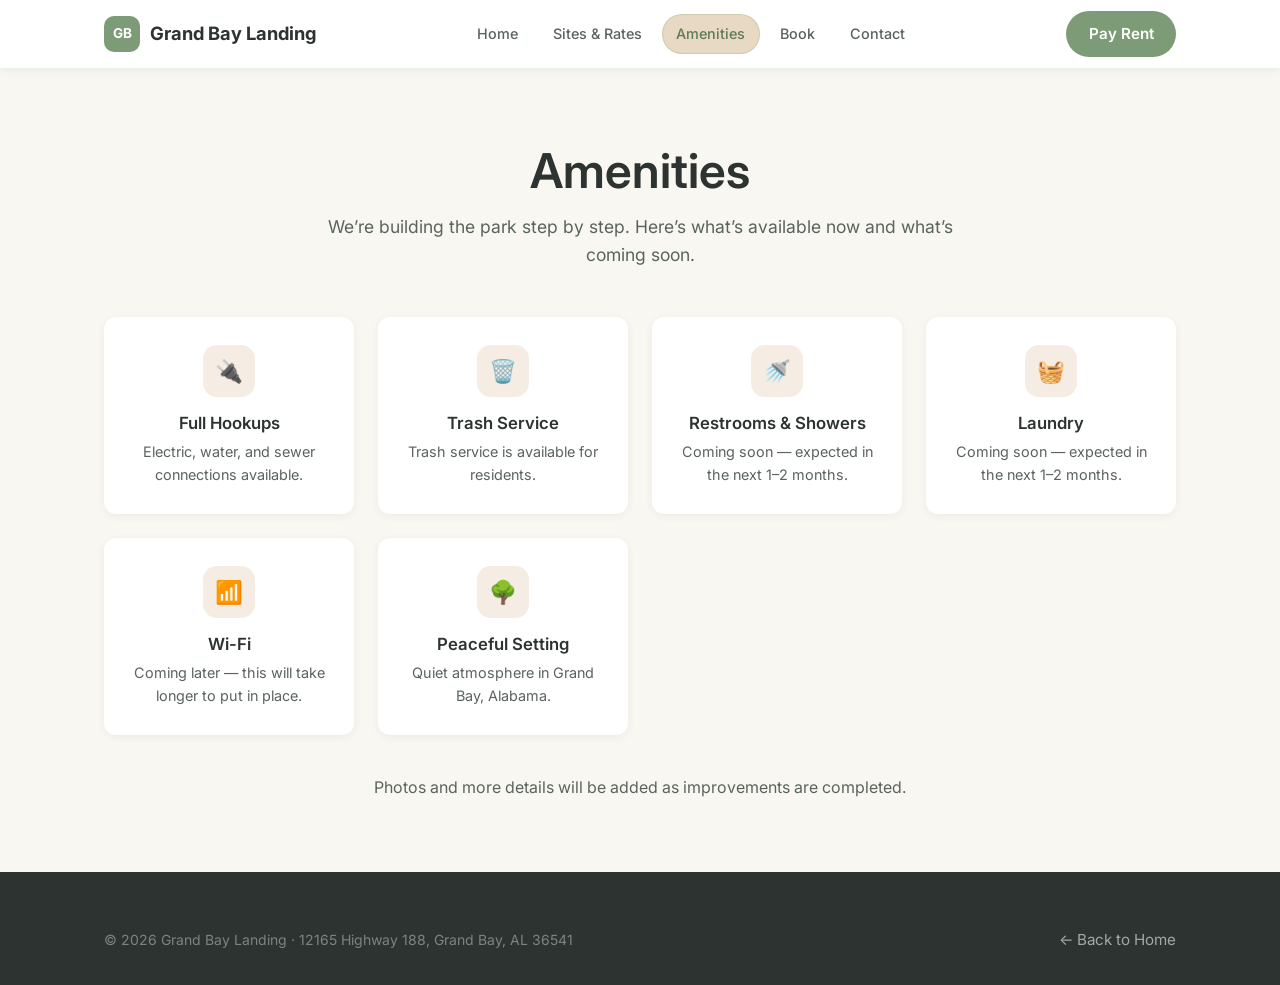
==== gbl-rvs-listings/amenities.html @ 5a5ab03f "Add files via upload" ====
<!DOCTYPE html>
<html lang="en">
<head>
  <meta charset="UTF-8">
  <meta name="viewport" content="width=device-width, initial-scale=1.0">
  <title>Amenities | Grand Bay Landing</title>
  <link href="https://fonts.googleapis.com/css2?family=Inter:wght@400;500;600;700&display=swap" rel="stylesheet">
  <link rel="stylesheet" href="styles.css">
</head>
<body>
  <header class="header">
    <div class="container header-inner">
      <a href="index.html" class="logo"><div class="logo-mark">GB</div>Grand Bay Landing</a>
      <nav class="nav">
        <a href="index.html">Home</a>
        <a href="sites.html">Sites & Rates</a>
        <a href="amenities.html" class="active">Amenities</a>
        <a href="book.html">Book</a>
        <a href="contact.html">Contact</a>
      </nav>

      <div class="header-cta">
        <a href="https://tenants.propertymanagercloud.com/home/login?ReturnUrl=%2f" class="btn btn-primary" target="_blank" rel="noopener">Pay Rent</a>
      </div>
      <button class="menu-toggle" aria-label="Open menu">☰</button>
    </div>
  </header>

  <section class="section">
    <div class="container">
      <div class="section-header">
        <h1>Amenities</h1>
        <p>We’re building the park step by step. Here’s what’s available now and what’s coming soon.</p>
      </div>

      <div class="features-grid">
        <div class="feature-card">
          <div class="feature-icon">🔌</div>
          <h4>Full Hookups</h4>
          <p>Electric, water, and sewer connections available.</p>
        </div>
        <div class="feature-card">
          <div class="feature-icon">🗑️</div>
          <h4>Trash Service</h4>
          <p>Trash service is available for residents.</p>
        </div>
        <div class="feature-card">
          <div class="feature-icon">🚿</div>
          <h4>Restrooms & Showers</h4>
          <p>Coming soon — expected in the next 1–2 months.</p>
        </div>
        <div class="feature-card">
          <div class="feature-icon">🧺</div>
          <h4>Laundry</h4>
          <p>Coming soon — expected in the next 1–2 months.</p>
        </div>
        <div class="feature-card">
          <div class="feature-icon">📶</div>
          <h4>Wi-Fi</h4>
          <p>Coming later — this will take longer to put in place.</p>
        </div>
        <div class="feature-card">
          <div class="feature-icon">🌳</div>
          <h4>Peaceful Setting</h4>
          <p>Quiet atmosphere in Grand Bay, Alabama.</p>
        </div>
      </div>

      <p style="text-align:center; margin-top:2.5rem; color:var(--text-muted);">
        Photos and more details will be added as improvements are completed.
      </p>
    </div>
  </section>

  <footer class="footer">
    <div class="container">
      <div class="footer-bottom" style="border:none; padding-top:0;">
        <span>© 2026 Grand Bay Landing · 12165 Highway 188, Grand Bay, AL 36541</span>
        <a href="index.html" style="color:#a0aaa5;">← Back to Home</a>
      </div>
    </div>
  </footer>
  <script src="script.js"></script>
</body>
</html>
---- gbl-rvs-listings/styles.css ----
/* Grand Bay Landing - Coastal Calm Design System */
:root {
  --sage: #7D9B76;
  --sage-dark: #5F7A59;
  --sage-light: #A8C1A3;
  --sand: #E8D9C5;
  --sand-light: #F5EDE3;
  --blue-gray: #8FA3B0;
  --blue-gray-light: #B8C5CE;
  --off-white: #F9F7F2;
  --cream: #FDFBF7;
  --charcoal: #2C3330;
  --text-muted: #5A635E;
  --white: #FFFFFF;
  --shadow-sm: 0 2px 8px rgba(44, 51, 48, 0.06);
  --shadow-md: 0 6px 20px rgba(44, 51, 48, 0.08);
  --shadow-lg: 0 12px 40px rgba(44, 51, 48, 0.10);
  --radius: 12px;
  --radius-lg: 20px;
  --transition: all 0.25s ease;
}

*, *::before, *::after {
  box-sizing: border-box;
  margin: 0;
  padding: 0;
}

html {
  scroll-behavior: smooth;
}

body {
  font-family: 'Inter', system-ui, -apple-system, BlinkMacSystemFont, 'Segoe UI', Roboto, sans-serif;
  background-color: var(--off-white);
  color: var(--charcoal);
  line-height: 1.6;
  font-size: 16px;
  -webkit-font-smoothing: antialiased;
}

img {
  max-width: 100%;
  height: auto;
  display: block;
}

a {
  color: inherit;
  text-decoration: none;
}

ul {
  list-style: none;
}

h1, h2, h3, h4 {
  font-weight: 600;
  line-height: 1.25;
  color: var(--charcoal);
}

h1 { font-size: clamp(2rem, 5vw, 3rem); }
h2 { font-size: clamp(1.6rem, 4vw, 2.25rem); }
h3 { font-size: 1.35rem; }

p {
  color: var(--text-muted);
}

.container {
  width: 100%;
  max-width: 1120px;
  margin: 0 auto;
  padding: 0 1.5rem;
}

.section {
  padding: 4.5rem 0;
}

.section-header {
  text-align: center;
  max-width: 640px;
  margin: 0 auto 3rem;
}

.section-header p {
  margin-top: 0.75rem;
  font-size: 1.1rem;
}

/* Header */
.header {
  background: var(--white);
  border-bottom: 1px solid rgba(125, 155, 118, 0.15);
  position: sticky;
  top: 0;
  z-index: 100;
  box-shadow: var(--shadow-sm);
}

.header-inner {
  display: flex;
  align-items: center;
  justify-content: space-between;
  height: 72px;
}

.logo {
  display: flex;
  align-items: center;
  gap: 0.65rem;
  font-weight: 700;
  font-size: 1.25rem;
  color: var(--sage-dark);
}

.logo-mark {
  width: 36px;
  height: 36px;
  background: linear-gradient(135deg, var(--sage), var(--sage-dark));
  border-radius: 10px;
  display: flex;
  align-items: center;
  justify-content: center;
  color: white;
  font-size: 1.1rem;
  font-weight: 700;
}

.nav {
  display: flex;
  align-items: center;
  gap: 2rem;
}

.nav a {
  font-size: 0.95rem;
  font-weight: 500;
  color: var(--text-muted);
  transition: var(--transition);
}

.nav a:hover,
.nav a.active {
  color: var(--sage-dark);
}

.header-cta {
  display: flex;
  gap: 0.75rem;
}

/* Buttons */
.btn {
  display: inline-flex;
  align-items: center;
  justify-content: center;
  gap: 0.4rem;
  padding: 0.7rem 1.4rem;
  border-radius: 999px;
  font-weight: 600;
  font-size: 0.95rem;
  border: none;
  cursor: pointer;
  transition: var(--transition);
  text-align: center;
}

.btn-primary {
  background: var(--sage);
  color: white;
}

.btn-primary:hover {
  background: var(--sage-dark);
  transform: translateY(-1px);
  box-shadow: var(--shadow-md);
}

.btn-secondary {
  background: transparent;
  color: var(--sage-dark);
  border: 1.5px solid var(--sage);
}

.btn-secondary:hover {
  background: var(--sage);
  color: white;
}

.btn-sand {
  background: var(--sand);
  color: var(--charcoal);
}

.btn-sand:hover {
  background: #dcc9ae;
}

.btn-lg {
  padding: 0.95rem 1.9rem;
  font-size: 1.05rem;
}

.menu-toggle {
  display: none;
  background: none;
  border: none;
  font-size: 1.5rem;
  color: var(--charcoal);
  cursor: pointer;
}

/* Hero */
.hero {
  background: linear-gradient(160deg, var(--cream) 0%, var(--sand-light) 45%, #e8f0e6 100%);
  padding: 5rem 0 4.5rem;
  position: relative;
  overflow: hidden;
}

.hero::before {
  content: '';
  position: absolute;
  top: -80px;
  right: -80px;
  width: 380px;
  height: 380px;
  background: radial-gradient(circle, rgba(125, 155, 118, 0.12) 0%, transparent 70%);
  border-radius: 50%;
}

.hero-grid {
  display: grid;
  grid-template-columns: 1.1fr 0.9fr;
  gap: 3.5rem;
  align-items: center;
}

.hero-content h1 {
  margin-bottom: 1.1rem;
  letter-spacing: -0.02em;
}

.hero-content .lead {
  font-size: 1.2rem;
  color: var(--text-muted);
  margin-bottom: 2rem;
  max-width: 480px;
}

.hero-actions {
  display: flex;
  flex-wrap: wrap;
  gap: 1rem;
  margin-bottom: 2.5rem;
}

.hero-badges {
  display: flex;
  flex-wrap: wrap;
  gap: 1.25rem;
  font-size: 0.9rem;
  color: var(--text-muted);
}

.hero-badges span {
  display: flex;
  align-items: center;
  gap: 0.4rem;
}

.hero-visual {
  background: var(--white);
  border-radius: var(--radius-lg);
  box-shadow: var(--shadow-lg);
  overflow: hidden;
  aspect-ratio: 4/3;
  display: flex;
  align-items: center;
  justify-content: center;
  position: relative;
}

.hero-placeholder {
  width: 100%;
  height: 100%;
  background: linear-gradient(145deg, var(--sage-light), var(--blue-gray-light));
  display: flex;
  flex-direction: column;
  align-items: center;
  justify-content: center;
  color: white;
  text-align: center;
  padding: 2rem;
}

.hero-placeholder svg {
  width: 64px;
  height: 64px;
  margin-bottom: 1rem;
  opacity: 0.9;
}

/* Paths */
.paths {
  background: var(--white);
}

.paths-grid {
  display: grid;
  grid-template-columns: 1fr 1fr;
  gap: 1.75rem;
}

.path-card {
  background: var(--off-white);
  border: 1px solid rgba(125, 155, 118, 0.18);
  border-radius: var(--radius-lg);
  padding: 2.25rem;
  transition: var(--transition);
}

.path-card:hover {
  transform: translateY(-4px);
  box-shadow: var(--shadow-md);
  border-color: var(--sage-light);
}

.path-card h3 {
  margin-bottom: 0.6rem;
  display: flex;
  align-items: center;
  gap: 0.6rem;
}

.path-icon {
  width: 42px;
  height: 42px;
  background: var(--sage);
  color: white;
  border-radius: 12px;
  display: flex;
  align-items: center;
  justify-content: center;
  font-size: 1.2rem;
}

.path-card p {
  margin-bottom: 1.5rem;
  font-size: 1.02rem;
}

/* Features */
.features-grid {
  display: grid;
  grid-template-columns: repeat(4, 1fr);
  gap: 1.5rem;
}

.feature-card {
  background: var(--white);
  border-radius: var(--radius);
  padding: 1.75rem 1.4rem;
  text-align: center;
  box-shadow: var(--shadow-sm);
  transition: var(--transition);
}

.feature-card:hover {
  box-shadow: var(--shadow-md);
}

.feature-icon {
  width: 52px;
  height: 52px;
  background: var(--sand-light);
  color: var(--sage-dark);
  border-radius: 14px;
  display: flex;
  align-items: center;
  justify-content: center;
  margin: 0 auto 1rem;
  font-size: 1.4rem;
}

.feature-card h4 {
  margin-bottom: 0.35rem;
  font-size: 1.05rem;
}

.feature-card p {
  font-size: 0.9rem;
}

/* Coming Soon */
.coming-soon {
  background: linear-gradient(90deg, var(--sage-dark), var(--sage));
  color: white;
  padding: 2.5rem 0;
  text-align: center;
}

.coming-soon h2 {
  color: white;
  margin-bottom: 0.5rem;
}

.coming-soon p {
  color: rgba(255,255,255,0.9);
  max-width: 560px;
  margin: 0 auto 1.25rem;
}

/* CTA */
.cta-section {
  background: var(--sand-light);
  text-align: center;
}

.cta-section h2 {
  margin-bottom: 0.75rem;
}

.cta-section p {
  margin-bottom: 1.75rem;
  font-size: 1.1rem;
}

.cta-actions {
  display: flex;
  justify-content: center;
  flex-wrap: wrap;
  gap: 1rem;
}

/* Footer */
.footer {
  background: var(--charcoal);
  color: #c8d0cb;
  padding: 3.5rem 0 2rem;
}

.footer-grid {
  display: grid;
  grid-template-columns: 1.4fr 1fr 1fr 1fr;
  gap: 2.5rem;
  margin-bottom: 2.5rem;
}

.footer-brand .logo {
  color: white;
  margin-bottom: 1rem;
}

.footer-brand p {
  color: #a0aaa5;
  font-size: 0.95rem;
  max-width: 280px;
}

.footer h4 {
  color: white;
  font-size: 0.95rem;
  margin-bottom: 1rem;
  text-transform: uppercase;
  letter-spacing: 0.04em;
}

.footer ul li {
  margin-bottom: 0.5rem;
}

.footer a {
  color: #a0aaa5;
  font-size: 0.95rem;
  transition: var(--transition);
}

.footer a:hover {
  color: var(--sage-light);
}

.footer-bottom {
  border-top: 1px solid rgba(255,255,255,0.08);
  padding-top: 1.5rem;
  display: flex;
  justify-content: space-between;
  align-items: center;
  font-size: 0.875rem;
  color: #7a8580;
}

/* Responsive */
@media (max-width: 900px) {
  .hero-grid {
    grid-template-columns: 1fr;
    gap: 2.5rem;
  }
  .hero-visual {
    max-width: 480px;
    margin: 0 auto;
  }
  .paths-grid {
    grid-template-columns: 1fr;
  }
  .features-grid {
    grid-template-columns: repeat(2, 1fr);
  }
  .footer-grid {
    grid-template-columns: 1fr 1fr;
  }
}

@media (max-width: 640px) {
  .nav {
    display: none;
  }
  .menu-toggle {
    display: block;
  }
  .header-cta .btn-secondary {
    display: none;
  }
  .features-grid {
    grid-template-columns: 1fr;
  }
  .footer-grid {
    grid-template-columns: 1fr;
    gap: 2rem;
  }
  .footer-bottom {
    flex-direction: column;
    gap: 0.75rem;
    text-align: center;
  }
  .hero {
    padding: 3.5rem 0 3rem;
  }
}

/* Mobile Menu */
.nav-open {
  display: flex !important;
  flex-direction: column;
  position: absolute;
  top: 72px;
  left: 0;
  right: 0;
  background: var(--white);
  padding: 1.5rem;
  gap: 1.25rem;
  box-shadow: var(--shadow-md);
  border-bottom: 1px solid rgba(125, 155, 118, 0.15);
  z-index: 99;
}

.nav-open a {
  font-size: 1.1rem;
  padding: 0.5rem 0;
}

@media (max-width: 640px) {
  .header {
    position: relative;
  }
}




/* ===== Header & Navigation ===== */
.header {
  background: var(--white);
  border-bottom: 1px solid rgba(125, 155, 118, 0.15);
  position: sticky;
  top: 0;
  z-index: 100;
  box-shadow: var(--shadow-sm);
}

.header-inner {
  display: flex;
  align-items: center;
  justify-content: space-between;
  height: 68px;
  gap: 1rem;
}

.logo {
  display: flex;
  align-items: center;
  gap: 0.6rem;
  font-weight: 700;
  font-size: 1.15rem;
  color: var(--charcoal);
  flex-shrink: 0;
}

.logo-mark {
  width: 36px;
  height: 36px;
  background: var(--sage);
  color: white;
  border-radius: 10px;
  display: flex;
  align-items: center;
  justify-content: center;
  font-size: 0.85rem;
  font-weight: 700;
}

/* Desktop nav */
.nav {
  display: flex;
  align-items: center;
  gap: 0.35rem;
}

.nav a {
  font-size: 0.9rem;
  font-weight: 500;
  color: var(--text-muted);
  padding: 0.45rem 0.85rem;
  border-radius: 999px;
  border: 1px solid transparent;
  transition: var(--transition);
  white-space: nowrap;
}

.nav a:hover {
  color: var(--sage-dark);
  background: var(--sand-light);
}

.nav a.active {
  color: var(--sage-dark);
  background: var(--sand);
  border-color: rgba(125, 155, 118, 0.25);
}

.header-cta {
  display: flex;
  align-items: center;
  gap: 0.5rem;
  flex-shrink: 0;
}

.menu-toggle {
  display: none;
  background: none;
  border: none;
  font-size: 1.5rem;
  color: var(--charcoal);
  cursor: pointer;
  padding: 0.35rem;
  line-height: 1;
}

/* ===== Mobile styles ===== */
@media (max-width: 768px) {
  .nav {
    display: none;
  }

  .menu-toggle {
    display: block;
  }

  .header-cta {
    margin-left: auto;
    margin-right: 0.5rem;
  }

  /* When menu is open */
  .nav.nav-open {
    display: flex;
    flex-direction: column;
    position: absolute;
    top: 68px;
    left: 0;
    right: 0;
    background: var(--white);
    padding: 1rem 1.25rem 1.5rem;
    gap: 0.25rem;
    box-shadow: var(--shadow-md);
    border-bottom: 1px solid rgba(125, 155, 118, 0.15);
    z-index: 99;
  }

  .nav.nav-open a {
    font-size: 1.05rem;
    padding: 0.85rem 1rem;
    border-radius: 10px;
    width: 100%;
  }
}
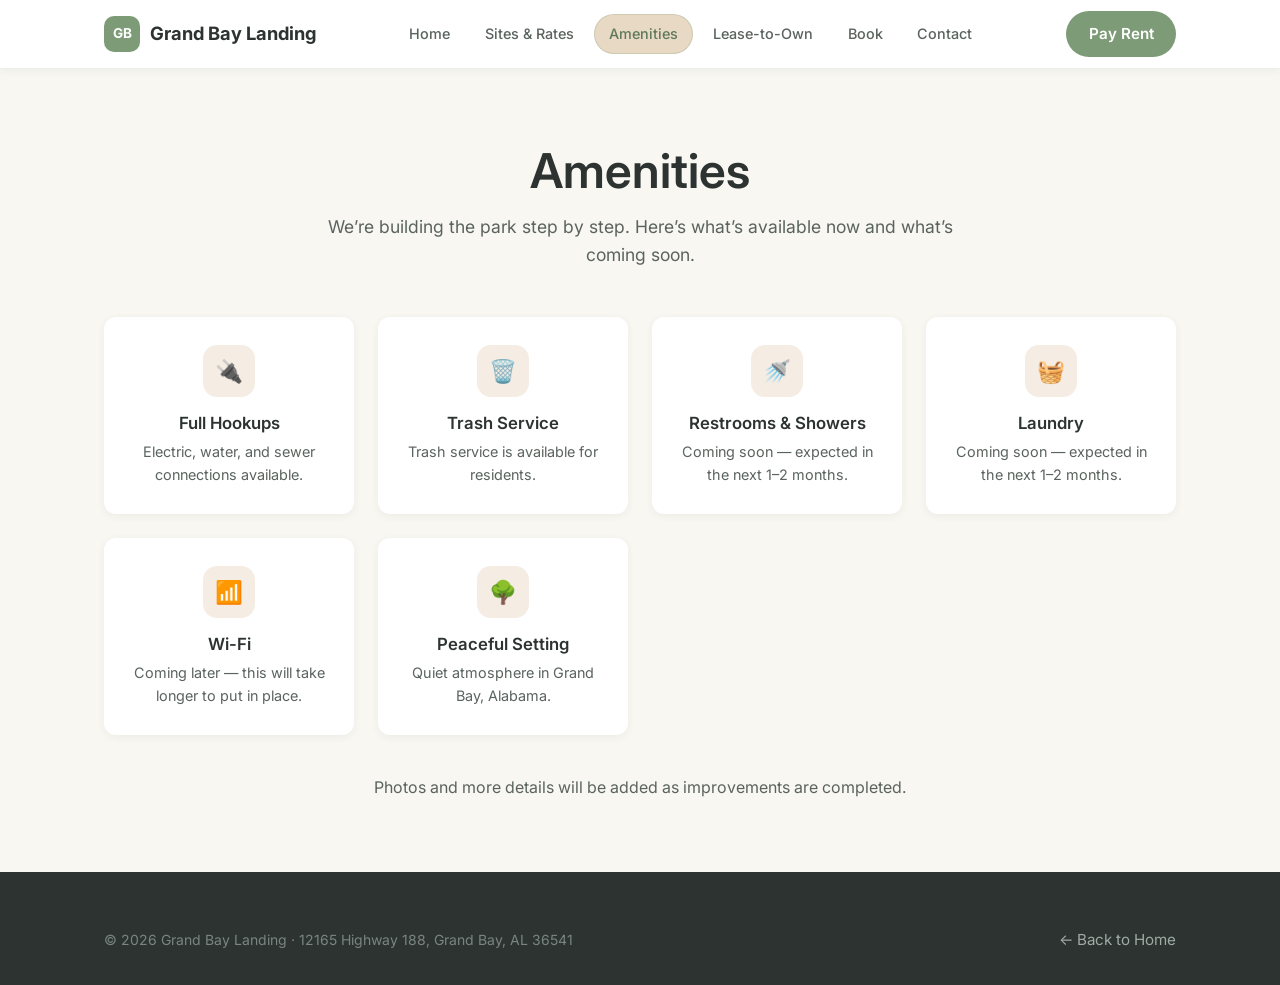
==== commit da319b13: "Add files via upload" ====
--- a/gbl-rvs-listings/amenities.html
+++ b/gbl-rvs-listings/amenities.html
@@ -15,6 +15,7 @@
         <a href="index.html">Home</a>
         <a href="sites.html">Sites & Rates</a>
         <a href="amenities.html" class="active">Amenities</a>
+        <a href="rvs.html">Lease-to-Own</a>
         <a href="book.html">Book</a>
         <a href="contact.html">Contact</a>
       </nav>
